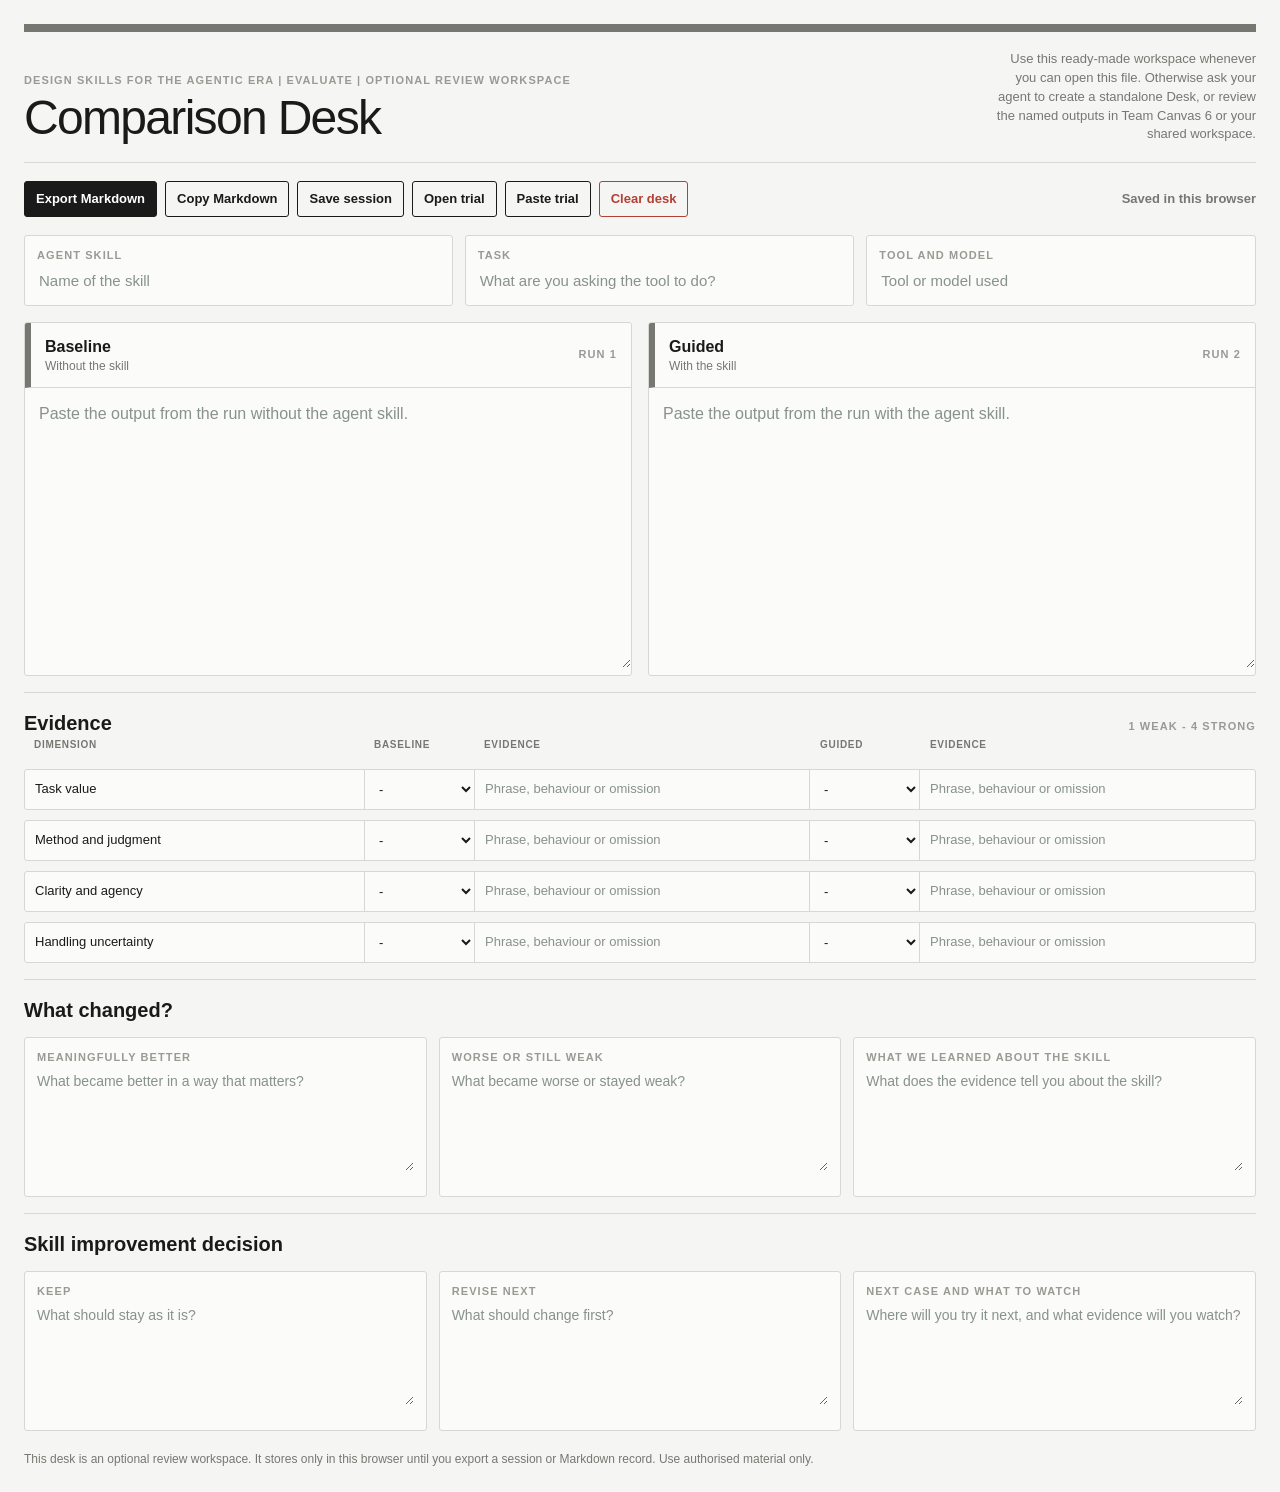
==== workshop/05-evaluate/comparison-desk.html @ a54d4e35 "Align repository journey and lab trials" ====
<!doctype html>
<html lang="en">
<head>
  <meta charset="utf-8">
  <meta name="viewport" content="width=device-width,initial-scale=1">
  <link rel="icon" href="data:,">
  <title>Comparison Desk | Design Skills for the Agentic Era</title>
  <style>
    :root { --ink: #1a1a1a; --muted: #777772; --line: #d8d8d2; --paper: #f5f5f3; --surface: #fbfbf9; --evaluate: #777772; --alert: #b43f33; }
    * { box-sizing: border-box; }
    body { margin: 0; min-width: 320px; color: var(--ink); background: var(--paper); font-family: Inter, Arial, sans-serif; line-height: 1.45; }
    button, input, textarea, select { font: inherit; }
    button { cursor: pointer; }
    .shell { max-width: 1500px; margin: 0 auto; padding: 24px; }
    .masthead { display: flex; align-items: end; justify-content: space-between; gap: 24px; border-top: 8px solid var(--evaluate); border-bottom: 1px solid var(--line); padding: 18px 0; }
    .eyebrow, .label { color: #9a9a94; font-size: 11px; font-weight: 600; letter-spacing: .1em; text-transform: uppercase; }
    h1 { margin: 3px 0 0; font-size: clamp(28px, 4vw, 48px); font-weight: 500; letter-spacing: -.035em; line-height: 1.08; }
    .status { max-width: 260px; color: var(--muted); font-size: 13px; text-align: right; }
    .bar { display: flex; flex-wrap: wrap; gap: 8px; align-items: center; justify-content: space-between; margin: 18px 0; }
    .toolset { display: flex; flex-wrap: wrap; gap: 8px; }
    .button { min-height: 36px; border: 1px solid var(--ink); border-radius: 3px; background: transparent; color: var(--ink); padding: 7px 11px; font-size: 13px; font-weight: 600; }
    .button:hover { background: var(--ink); color: var(--paper); }
    .button.primary { background: var(--ink); color: #fff; }
    .button.primary:hover { background: #333; }
    .button.danger { border-color: var(--alert); color: var(--alert); }
    .saved { color: var(--muted); font-size: 13px; font-weight: 600; }
    .setup { display: grid; grid-template-columns: 1.1fr 1fr 1fr; gap: 12px; margin-bottom: 16px; }
    .field, .output, .criterion { border: 1px solid var(--line); background: var(--surface); border-radius: 3px; }
    .field { padding: 12px; }
    .field label, .criterion label { display: block; }
    input, textarea, select { width: 100%; border: 0; border-radius: 0; background: transparent; color: var(--ink); outline: none; }
    input { margin-top: 5px; font-size: 15px; }
    textarea { resize: vertical; min-height: 280px; padding: 14px; }
    textarea::placeholder, input::placeholder { color: #87918d; }
    .outputs { display: grid; grid-template-columns: 1fr 1fr; gap: 16px; }
    .output { overflow: hidden; }
    .output-head { display: flex; justify-content: space-between; align-items: center; padding: 12px 14px; border-bottom: 1px solid var(--line); }
    .baseline .output-head, .guided .output-head { border-left: 6px solid var(--evaluate); }
    .output-name { font-weight: 750; }
    .output-note { color: var(--muted); font-size: 12px; }
    .evidence { margin-top: 16px; border-top: 1px solid var(--line); padding-top: 16px; }
    .evidence-head { display: flex; align-items: baseline; justify-content: space-between; gap: 12px; }
    h2 { margin: 0; font-size: 20px; font-weight: 650; }
    .criteria { display: grid; gap: 10px; margin-top: 12px; }
    .criterion { display: grid; grid-template-columns: minmax(340px, 1.1fr) 110px 1.2fr 110px 1.2fr; align-items: stretch; overflow: hidden; }
    .criterion > * { min-width: 0; border-right: 1px solid var(--line); padding: 10px; }
    .criterion > *:last-child { border-right: 0; }
    .criterion input { margin: 0; font-size: 13px; }
    .criterion select { background: var(--surface); font-size: 13px; }
    .head-row { display: grid; grid-template-columns: minmax(340px, 1.1fr) 110px 1.2fr 110px 1.2fr; color: var(--muted); font-size: 10px; font-weight: 700; letter-spacing: .07em; text-transform: uppercase; }
    .head-row span { padding: 0 10px 5px; }
    .review-section { margin-top: 16px; border-top: 1px solid var(--line); padding-top: 16px; }
    .decision { display: grid; grid-template-columns: repeat(3, 1fr); gap: 12px; margin-top: 12px; }
    .decision .field { min-height: 160px; }
    .decision textarea { min-height: 100px; margin-top: 6px; padding: 0; font-size: 14px; }
    .footnote { margin: 20px 0 0; color: var(--muted); font-size: 12px; }
    .file-input { display: none; }
    .paste-panel { display: none; margin: 0 0 16px; border: 1px solid var(--line); background: var(--surface); border-radius: 3px; padding: 12px; }
    .paste-panel.open { display: block; }
    .paste-panel textarea { min-height: 130px; margin-top: 6px; border: 1px solid var(--line); background: var(--paper); font-family: ui-monospace, SFMono-Regular, Menlo, monospace; font-size: 12px; }
    .paste-actions { display: flex; gap: 8px; margin-top: 10px; }
    @media (max-width: 850px) { .masthead, .bar { align-items: flex-start; flex-direction: column; } .status { max-width: none; text-align: left; } .setup, .outputs, .decision { grid-template-columns: 1fr; } .criterion, .head-row { grid-template-columns: 1fr 80px 1fr; } .criterion .baseline-evidence, .criterion .guided-evidence { grid-column: 1 / -1; border-top: 1px solid var(--line); } .head-row span:nth-child(3), .head-row span:nth-child(5) { display: none; } }
  </style>
</head>
<body>
  <main class="shell">
    <header class="masthead">
      <div>
        <div class="eyebrow">Design Skills for the Agentic Era | Evaluate | Optional review workspace</div>
        <h1>Comparison Desk</h1>
      </div>
      <div class="status">Use this ready-made workspace whenever you can open this file. Otherwise ask your agent to create a standalone Desk, or review the named outputs in Team Canvas 6 or your shared workspace.</div>
    </header>

    <div class="bar">
      <div class="toolset">
        <button class="button primary" type="button" id="export-markdown">Export Markdown</button>
        <button class="button" type="button" id="copy-markdown">Copy Markdown</button>
        <button class="button" type="button" id="export-json">Save session</button>
        <button class="button" type="button" id="import-json">Open trial</button>
        <button class="button" type="button" id="paste-trial">Paste trial</button>
        <input class="file-input" type="file" id="file-input" accept="application/json">
        <button class="button danger" type="button" id="clear">Clear desk</button>
      </div>
      <span class="saved" id="saved" aria-live="polite">Saved in this browser</span>
    </div>

    <section class="paste-panel" id="paste-panel" aria-label="Paste trial JSON">
      <label class="label" for="trial-json">Trial JSON from an AI tool</label>
      <textarea id="trial-json" placeholder="Paste comparison-desk-session.json here"></textarea>
      <div class="paste-actions"><button class="button primary" type="button" id="load-pasted-trial">Load trial</button><button class="button" type="button" id="cancel-paste">Cancel</button></div>
    </section>

    <section class="setup" aria-label="Comparison setup">
      <div class="field"><label class="label" for="skill-name">Agent skill</label><input id="skill-name" data-field="skillName" placeholder="Name of the skill"></div>
      <div class="field"><label class="label" for="task">Task</label><input id="task" data-field="task" placeholder="What are you asking the tool to do?"></div>
      <div class="field"><label class="label" for="tool">Tool and model</label><input id="tool" data-field="tool" placeholder="Tool or model used"></div>
    </section>

    <section class="outputs" aria-label="Outputs to compare">
      <article class="output baseline">
        <div class="output-head"><div><div class="output-name">Baseline</div><div class="output-note">Without the skill</div></div><span class="label">Run 1</span></div>
        <textarea data-field="baseline" aria-label="Baseline output" placeholder="Paste the output from the run without the agent skill."></textarea>
      </article>
      <article class="output guided">
        <div class="output-head"><div><div class="output-name">Guided</div><div class="output-note">With the skill</div></div><span class="label">Run 2</span></div>
        <textarea data-field="guided" aria-label="Guided output" placeholder="Paste the output from the run with the agent skill."></textarea>
      </article>
    </section>

    <section class="evidence" aria-label="Evidence comparison">
      <div class="evidence-head"><h2>Evidence</h2><span class="label">1 weak - 4 strong</span></div>
      <div class="head-row" aria-hidden="true"><span>Dimension</span><span>Baseline</span><span>Evidence</span><span>Guided</span><span>Evidence</span></div>
      <div class="criteria" id="criteria"></div>
    </section>

    <section class="review-section" aria-labelledby="changed-title">
      <h2 id="changed-title">What changed?</h2>
      <div class="decision">
        <div class="field"><label class="label" for="meaningfully-better">Meaningfully better</label><textarea id="meaningfully-better" data-field="meaningfullyBetter" placeholder="What became better in a way that matters?"></textarea></div>
        <div class="field"><label class="label" for="worse-or-weak">Worse or still weak</label><textarea id="worse-or-weak" data-field="worseOrWeak" placeholder="What became worse or stayed weak?"></textarea></div>
        <div class="field"><label class="label" for="learning">What we learned about the skill</label><textarea id="learning" data-field="learning" placeholder="What does the evidence tell you about the skill?"></textarea></div>
      </div>
    </section>

    <section class="review-section" aria-labelledby="decision-title">
      <h2 id="decision-title">Skill improvement decision</h2>
      <div class="decision">
        <div class="field"><label class="label" for="keep">Keep</label><textarea id="keep" data-field="keep" placeholder="What should stay as it is?"></textarea></div>
        <div class="field"><label class="label" for="revise-next">Revise next</label><textarea id="revise-next" data-field="reviseNext" placeholder="What should change first?"></textarea></div>
        <div class="field"><label class="label" for="next-case">Next case and what to watch</label><textarea id="next-case" data-field="nextCase" placeholder="Where will you try it next, and what evidence will you watch?"></textarea></div>
      </div>
    </section>

    <p class="footnote">This desk is an optional review workspace. It stores only in this browser until you export a session or Markdown record. Use authorised material only.</p>
  </main>

  <script>
    const storageKey = 'design-skills-comparison-desk-v1';
    const defaultCriteria = [
      'Task value',
      'Method and judgment',
      'Clarity and agency',
      'Handling uncertainty'
    ];
    const blankState = () => ({ skillName: '', task: '', tool: '', baseline: '', guided: '', meaningfullyBetter: '', worseOrWeak: '', learning: '', keep: '', reviseNext: '', nextCase: '', criteria: defaultCriteria.map(name => ({ name, baselineScore: '', baselineEvidence: '', guidedScore: '', guidedEvidence: '' })) });
    let state = loadState();

    function normalizeState(saved = {}) {
      return {
        ...blankState(),
        ...saved,
        meaningfullyBetter: saved.meaningfullyBetter || saved.improvement || '',
        worseOrWeak: saved.worseOrWeak || saved.regression || '',
        reviseNext: saved.reviseNext || saved.revision || ''
      };
    }
    function loadState() {
      try { return normalizeState(JSON.parse(localStorage.getItem(storageKey))); } catch { return blankState(); }
    }
    function saveState() {
      localStorage.setItem(storageKey, JSON.stringify(state));
      const saved = document.getElementById('saved');
      saved.textContent = 'Saved in this browser';
      window.clearTimeout(saveState.timer);
      saveState.timer = window.setTimeout(() => { saved.textContent = 'Ready to export'; }, 1400);
    }
    function escapeMarkdown(value) { return String(value || '').trim() || 'Not recorded'; }
    function scoreOptions(value) { return `<option value="">-</option>${[1, 2, 3, 4].map(score => `<option value="${score}" ${String(value) === String(score) ? 'selected' : ''}>${score}</option>`).join('')}`; }
    function render() {
      document.querySelectorAll('[data-field]').forEach(element => { element.value = state[element.dataset.field] || ''; });
      document.getElementById('criteria').innerHTML = state.criteria.map((criterion, index) => `
        <div class="criterion">
          <input aria-label="Evaluation dimension" data-criterion="${index}" data-key="name" value="${escapeHtml(criterion.name)}">
          <select aria-label="Baseline score for ${escapeHtml(criterion.name)}" data-criterion="${index}" data-key="baselineScore">${scoreOptions(criterion.baselineScore)}</select>
          <input class="baseline-evidence" aria-label="Baseline evidence for ${escapeHtml(criterion.name)}" data-criterion="${index}" data-key="baselineEvidence" value="${escapeHtml(criterion.baselineEvidence)}" placeholder="Phrase, behaviour or omission">
          <select aria-label="Guided score for ${escapeHtml(criterion.name)}" data-criterion="${index}" data-key="guidedScore">${scoreOptions(criterion.guidedScore)}</select>
          <input class="guided-evidence" aria-label="Guided evidence for ${escapeHtml(criterion.name)}" data-criterion="${index}" data-key="guidedEvidence" value="${escapeHtml(criterion.guidedEvidence)}" placeholder="Phrase, behaviour or omission">
        </div>`).join('');
    }
    function escapeHtml(value) { return String(value || '').replace(/[&<>'"]/g, character => ({ '&': '&amp;', '<': '&lt;', '>': '&gt;', "'": '&#39;', '"': '&quot;' })[character]); }
    function loadTrial(text) {
      state = normalizeState(JSON.parse(text));
      render();
      saveState();
    }
    function download(name, content, type) {
      const link = document.createElement('a');
      const objectUrl = URL.createObjectURL(new Blob([content], { type }));
      link.href = objectUrl;
      link.download = name;
      document.body.append(link);
      link.click();
      link.remove();
      window.setTimeout(() => URL.revokeObjectURL(objectUrl), 1000);
    }
    async function copyMarkdown() {
      try {
        await navigator.clipboard.writeText(markdown());
      } catch {
        const copyArea = document.createElement('textarea');
        copyArea.value = markdown();
        document.body.append(copyArea);
        copyArea.select();
        document.execCommand('copy');
        copyArea.remove();
      }
      document.getElementById('saved').textContent = 'Markdown copied';
    }
    function markdown() {
      const rows = state.criteria.map(item => `| ${escapeMarkdown(item.name)} | ${escapeMarkdown(item.baselineScore)} - ${escapeMarkdown(item.baselineEvidence)} | ${escapeMarkdown(item.guidedScore)} - ${escapeMarkdown(item.guidedEvidence)} |`).join('\n');
      return `# Skill Comparison\n\n## Setup\n\n- Agent skill: ${escapeMarkdown(state.skillName)}\n- Task: ${escapeMarkdown(state.task)}\n- Tool and model: ${escapeMarkdown(state.tool)}\n\n## Baseline\n\n${escapeMarkdown(state.baseline)}\n\n## Guided\n\n${escapeMarkdown(state.guided)}\n\n## Evidence\n\n| Dimension | Baseline: score and evidence | Guided: score and evidence |\n| --- | --- | --- |\n${rows}\n\n## What changed?\n\n- Meaningfully better: ${escapeMarkdown(state.meaningfullyBetter)}\n- Worse or still weak: ${escapeMarkdown(state.worseOrWeak)}\n- What we learned about the skill: ${escapeMarkdown(state.learning)}\n\n## Skill improvement decision\n\n- Keep: ${escapeMarkdown(state.keep)}\n- Revise next: ${escapeMarkdown(state.reviseNext)}\n- Next case and what to watch: ${escapeMarkdown(state.nextCase)}\n`;
    }
    document.addEventListener('input', event => {
      const element = event.target;
      if (element.dataset.field) state[element.dataset.field] = element.value;
      if (element.dataset.criterion !== undefined) state.criteria[Number(element.dataset.criterion)][element.dataset.key] = element.value;
      saveState();
    });
    document.getElementById('export-markdown').addEventListener('click', () => download('skill-comparison.md', markdown(), 'text/markdown'));
    document.getElementById('copy-markdown').addEventListener('click', copyMarkdown);
    document.getElementById('export-json').addEventListener('click', () => download('comparison-desk-session.json', JSON.stringify(state, null, 2), 'application/json'));
    document.getElementById('import-json').addEventListener('click', () => document.getElementById('file-input').click());
    document.getElementById('paste-trial').addEventListener('click', () => document.getElementById('paste-panel').classList.toggle('open'));
    document.getElementById('cancel-paste').addEventListener('click', () => document.getElementById('paste-panel').classList.remove('open'));
    document.getElementById('load-pasted-trial').addEventListener('click', () => {
      try { loadTrial(document.getElementById('trial-json').value); document.getElementById('paste-panel').classList.remove('open'); document.getElementById('trial-json').value = ''; }
      catch { document.getElementById('saved').textContent = 'Could not open that trial'; }
    });
    document.getElementById('file-input').addEventListener('change', event => {
      const file = event.target.files[0];
      if (!file) return;
      const reader = new FileReader();
      reader.onload = () => { try { loadTrial(reader.result); } catch { document.getElementById('saved').textContent = 'Could not open that trial'; } };
      reader.readAsText(file);
      event.target.value = '';
    });
    document.getElementById('clear').addEventListener('click', () => { if (window.confirm('Clear this comparison desk?')) { state = blankState(); render(); saveState(); } });
    render();
  </script>
</body>
</html>
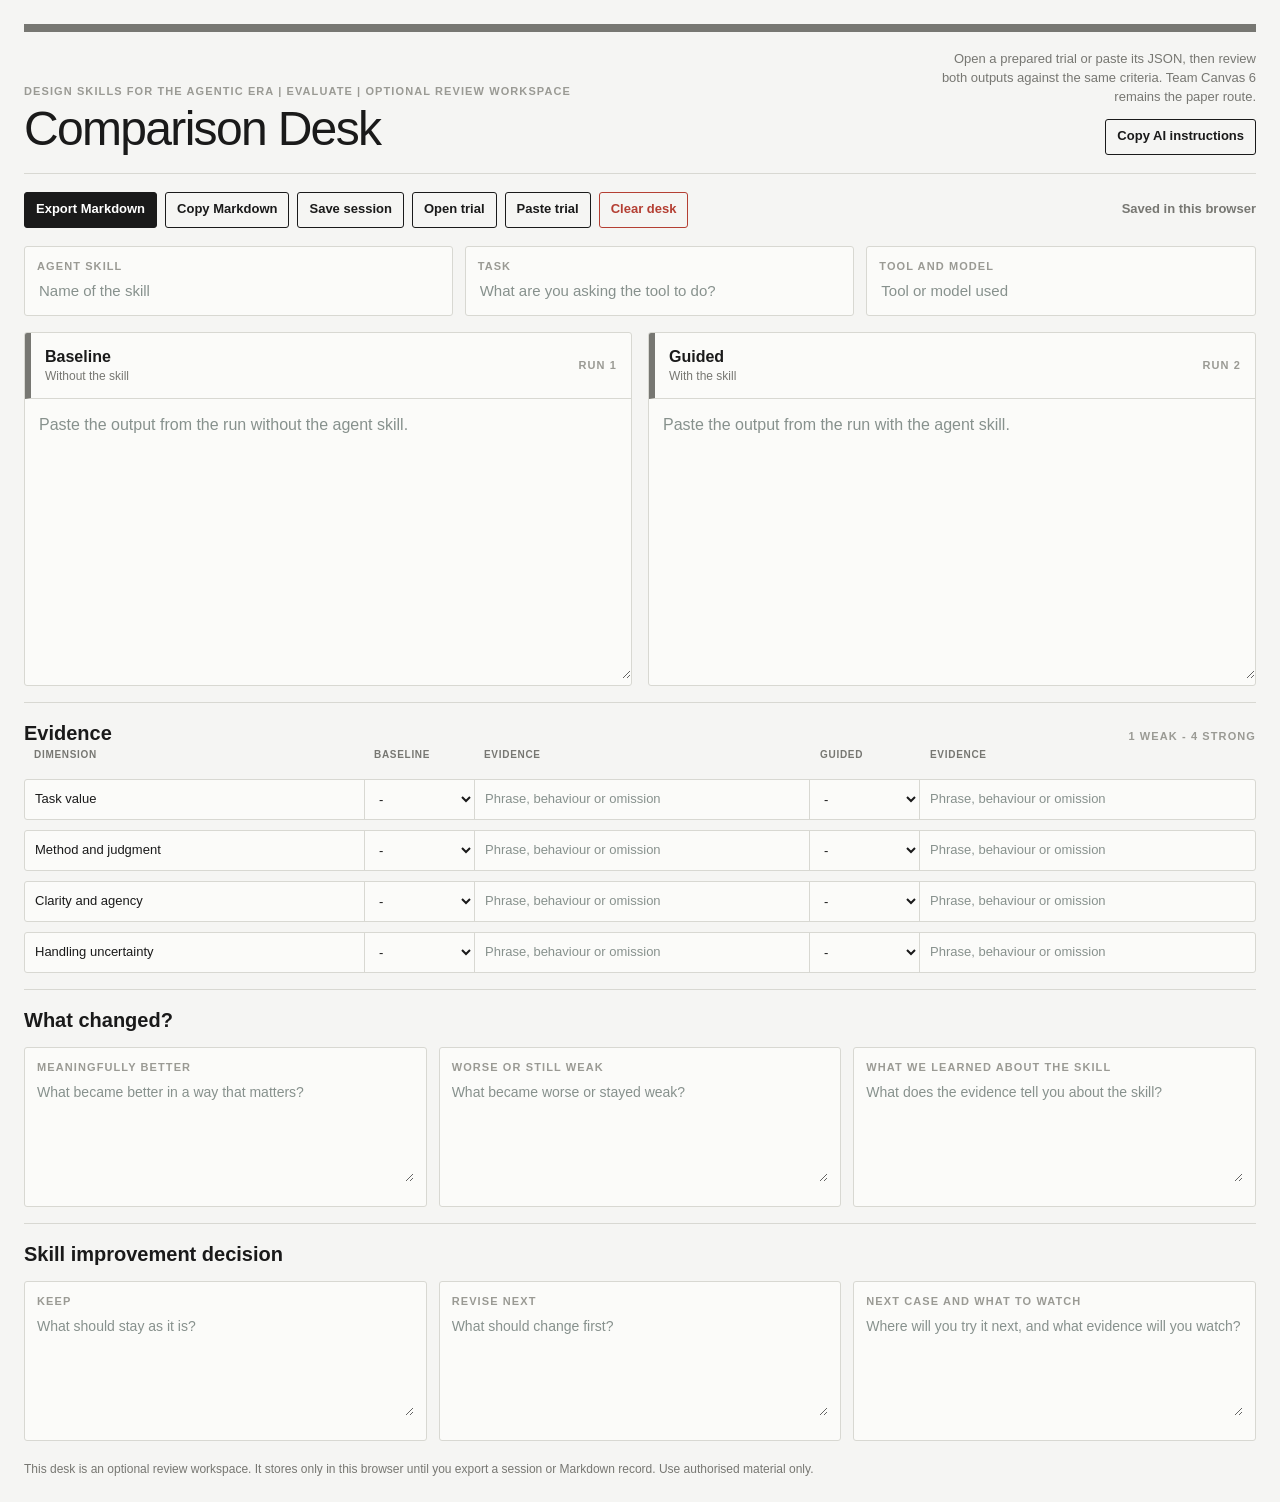
==== commit 0e36b217: "Refine companion AI journey and lab routes" ====
--- a/workshop/05-evaluate/comparison-desk.html
+++ b/workshop/05-evaluate/comparison-desk.html
@@ -15,7 +15,8 @@
     .masthead { display: flex; align-items: end; justify-content: space-between; gap: 24px; border-top: 8px solid var(--evaluate); border-bottom: 1px solid var(--line); padding: 18px 0; }
     .eyebrow, .label { color: #9a9a94; font-size: 11px; font-weight: 600; letter-spacing: .1em; text-transform: uppercase; }
     h1 { margin: 3px 0 0; font-size: clamp(28px, 4vw, 48px); font-weight: 500; letter-spacing: -.035em; line-height: 1.08; }
-    .status { max-width: 260px; color: var(--muted); font-size: 13px; text-align: right; }
+    .desk-intro { display: grid; max-width: 330px; justify-items: end; gap: 12px; }
+    .status { color: var(--muted); font-size: 13px; text-align: right; }
     .bar { display: flex; flex-wrap: wrap; gap: 8px; align-items: center; justify-content: space-between; margin: 18px 0; }
     .toolset { display: flex; flex-wrap: wrap; gap: 8px; }
     .button { min-height: 36px; border: 1px solid var(--ink); border-radius: 3px; background: transparent; color: var(--ink); padding: 7px 11px; font-size: 13px; font-weight: 600; }
@@ -59,7 +60,7 @@
     .paste-panel.open { display: block; }
     .paste-panel textarea { min-height: 130px; margin-top: 6px; border: 1px solid var(--line); background: var(--paper); font-family: ui-monospace, SFMono-Regular, Menlo, monospace; font-size: 12px; }
     .paste-actions { display: flex; gap: 8px; margin-top: 10px; }
-    @media (max-width: 850px) { .masthead, .bar { align-items: flex-start; flex-direction: column; } .status { max-width: none; text-align: left; } .setup, .outputs, .decision { grid-template-columns: 1fr; } .criterion, .head-row { grid-template-columns: 1fr 80px 1fr; } .criterion .baseline-evidence, .criterion .guided-evidence { grid-column: 1 / -1; border-top: 1px solid var(--line); } .head-row span:nth-child(3), .head-row span:nth-child(5) { display: none; } }
+    @media (max-width: 850px) { .masthead, .bar { align-items: flex-start; flex-direction: column; } .desk-intro { max-width: none; justify-items: start; } .status { text-align: left; } .setup, .outputs, .decision { grid-template-columns: 1fr; } .criterion, .head-row { grid-template-columns: 1fr 80px 1fr; } .criterion .baseline-evidence, .criterion .guided-evidence { grid-column: 1 / -1; border-top: 1px solid var(--line); } .head-row span:nth-child(3), .head-row span:nth-child(5) { display: none; } }
   </style>
 </head>
 <body>
@@ -69,7 +70,10 @@
         <div class="eyebrow">Design Skills for the Agentic Era | Evaluate | Optional review workspace</div>
         <h1>Comparison Desk</h1>
       </div>
-      <div class="status">Use this ready-made workspace whenever you can open this file. Otherwise ask your agent to create a standalone Desk, or review the named outputs in Team Canvas 6 or your shared workspace.</div>
+      <div class="desk-intro">
+        <div class="status">Open a prepared trial or paste its JSON, then review both outputs against the same criteria. Team Canvas 6 remains the paper route.</div>
+        <button class="button" type="button" id="copy-ai-instructions">Copy AI instructions</button>
+      </div>
     </header>
 
     <div class="bar">
@@ -145,6 +149,14 @@
     ];
     const blankState = () => ({ skillName: '', task: '', tool: '', baseline: '', guided: '', meaningfullyBetter: '', worseOrWeak: '', learning: '', keep: '', reviseNext: '', nextCase: '', criteria: defaultCriteria.map(name => ({ name, baselineScore: '', baselineEvidence: '', guidedScore: '', guidedEvidence: '' })) });
     let state = loadState();
+    const aiInstructions = `Help us run one controlled skill trial for the Design Skills for the Agentic Era workshop.
+
+Canonical trial skill:
+https://github.com/SuhaibAslam/hatch-conference/blob/main/skills/run-skill-trial/SKILL.md
+
+If you can open the link, read and follow that skill. Collect only the target SKILL.md, one stable task, authorised input material, the required output format and the tool or model when relevant. Run isolated baseline and guided conditions when you can protect them. Otherwise return the 2 fresh-conversation prompts.
+
+Always return complete outputs labelled Baseline: without the skill and Guided: with the skill. Then create comparison-desk-session.json for the bundled Comparison Desk, or return the same data in one fenced JSON block when you cannot create files. Leave scores, evidence and revision decisions blank for our team.`;
 
     function normalizeState(saved = {}) {
       return {
@@ -194,19 +206,20 @@
       link.remove();
       window.setTimeout(() => URL.revokeObjectURL(objectUrl), 1000);
     }
-    async function copyMarkdown() {
+    async function copyText(text, confirmation) {
       try {
-        await navigator.clipboard.writeText(markdown());
+        await navigator.clipboard.writeText(text);
       } catch {
         const copyArea = document.createElement('textarea');
-        copyArea.value = markdown();
+        copyArea.value = text;
         document.body.append(copyArea);
         copyArea.select();
         document.execCommand('copy');
         copyArea.remove();
       }
-      document.getElementById('saved').textContent = 'Markdown copied';
-    }
+      document.getElementById('saved').textContent = confirmation;
+    }
+    async function copyMarkdown() { await copyText(markdown(), 'Markdown copied'); }
     function markdown() {
       const rows = state.criteria.map(item => `| ${escapeMarkdown(item.name)} | ${escapeMarkdown(item.baselineScore)} - ${escapeMarkdown(item.baselineEvidence)} | ${escapeMarkdown(item.guidedScore)} - ${escapeMarkdown(item.guidedEvidence)} |`).join('\n');
       return `# Skill Comparison\n\n## Setup\n\n- Agent skill: ${escapeMarkdown(state.skillName)}\n- Task: ${escapeMarkdown(state.task)}\n- Tool and model: ${escapeMarkdown(state.tool)}\n\n## Baseline\n\n${escapeMarkdown(state.baseline)}\n\n## Guided\n\n${escapeMarkdown(state.guided)}\n\n## Evidence\n\n| Dimension | Baseline: score and evidence | Guided: score and evidence |\n| --- | --- | --- |\n${rows}\n\n## What changed?\n\n- Meaningfully better: ${escapeMarkdown(state.meaningfullyBetter)}\n- Worse or still weak: ${escapeMarkdown(state.worseOrWeak)}\n- What we learned about the skill: ${escapeMarkdown(state.learning)}\n\n## Skill improvement decision\n\n- Keep: ${escapeMarkdown(state.keep)}\n- Revise next: ${escapeMarkdown(state.reviseNext)}\n- Next case and what to watch: ${escapeMarkdown(state.nextCase)}\n`;
@@ -219,6 +232,7 @@
     });
     document.getElementById('export-markdown').addEventListener('click', () => download('skill-comparison.md', markdown(), 'text/markdown'));
     document.getElementById('copy-markdown').addEventListener('click', copyMarkdown);
+    document.getElementById('copy-ai-instructions').addEventListener('click', () => copyText(aiInstructions, 'AI instructions copied'));
     document.getElementById('export-json').addEventListener('click', () => download('comparison-desk-session.json', JSON.stringify(state, null, 2), 'application/json'));
     document.getElementById('import-json').addEventListener('click', () => document.getElementById('file-input').click());
     document.getElementById('paste-trial').addEventListener('click', () => document.getElementById('paste-panel').classList.toggle('open'));
